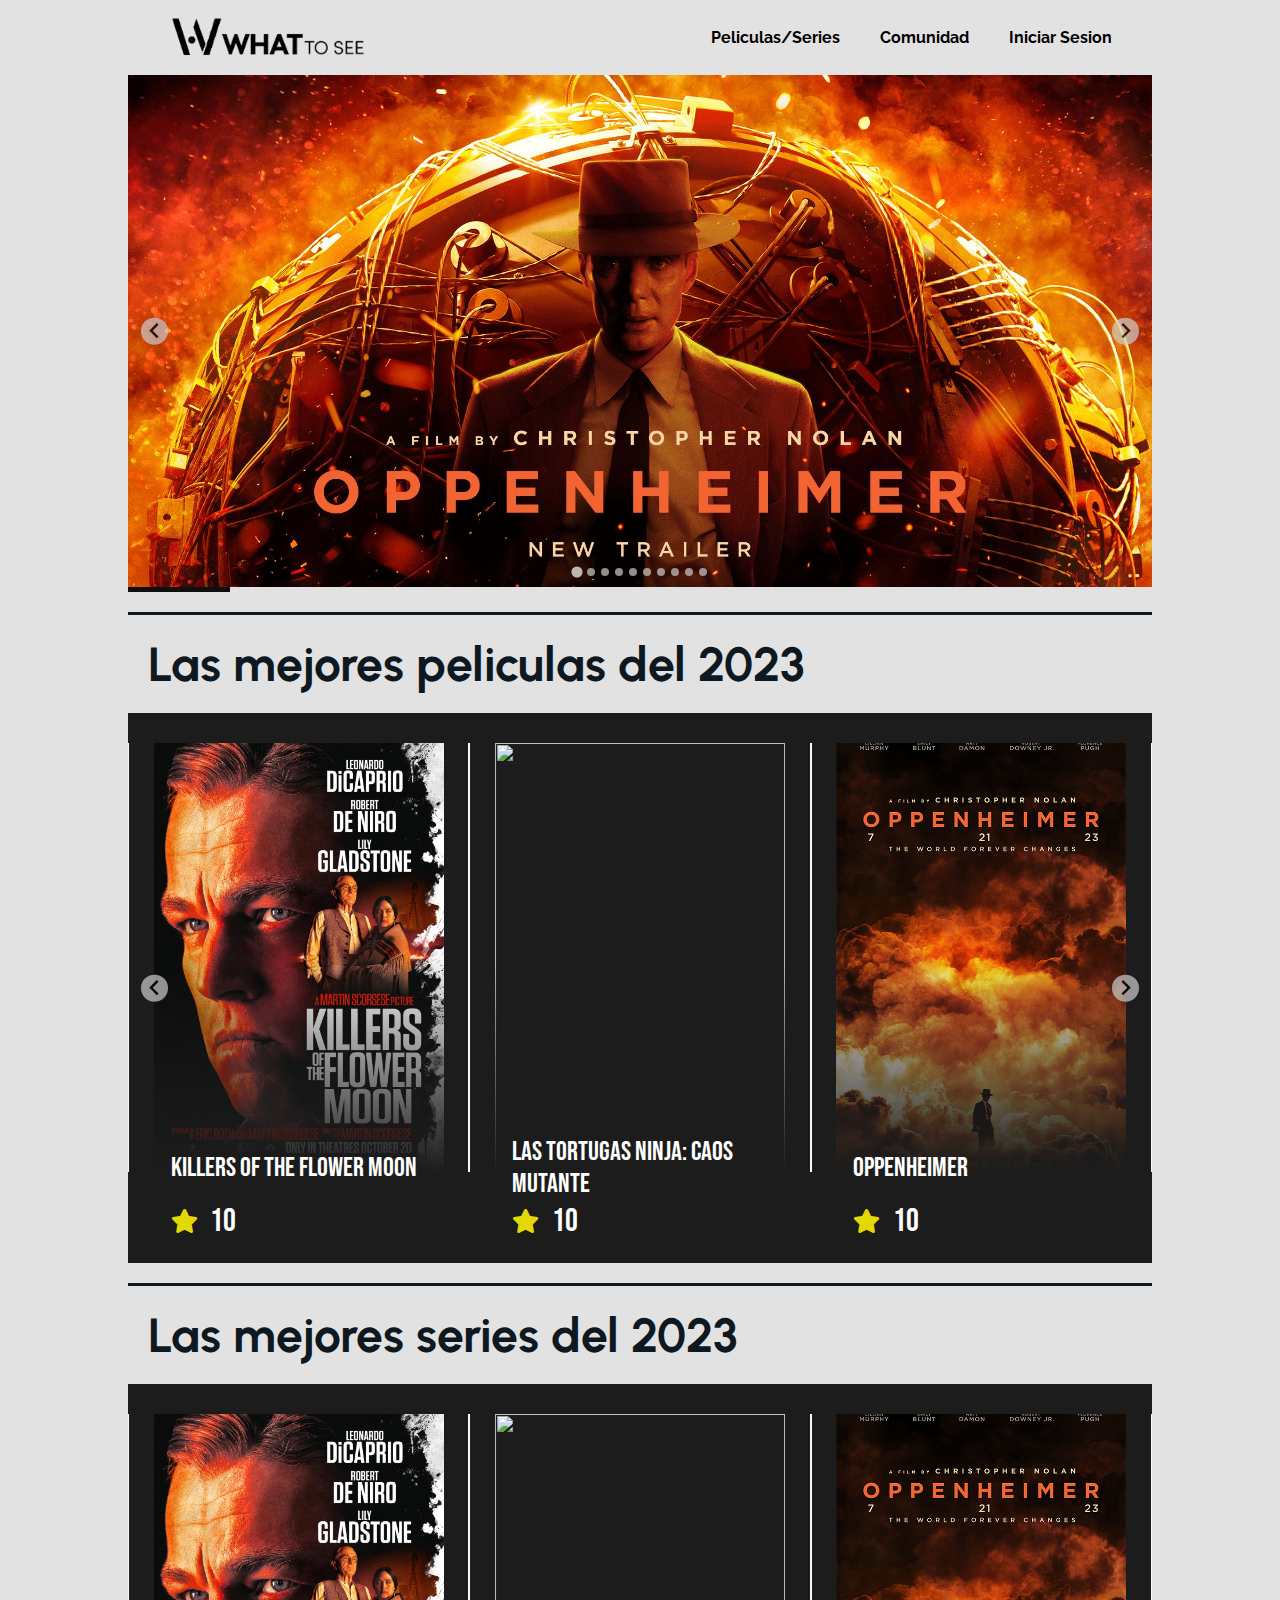
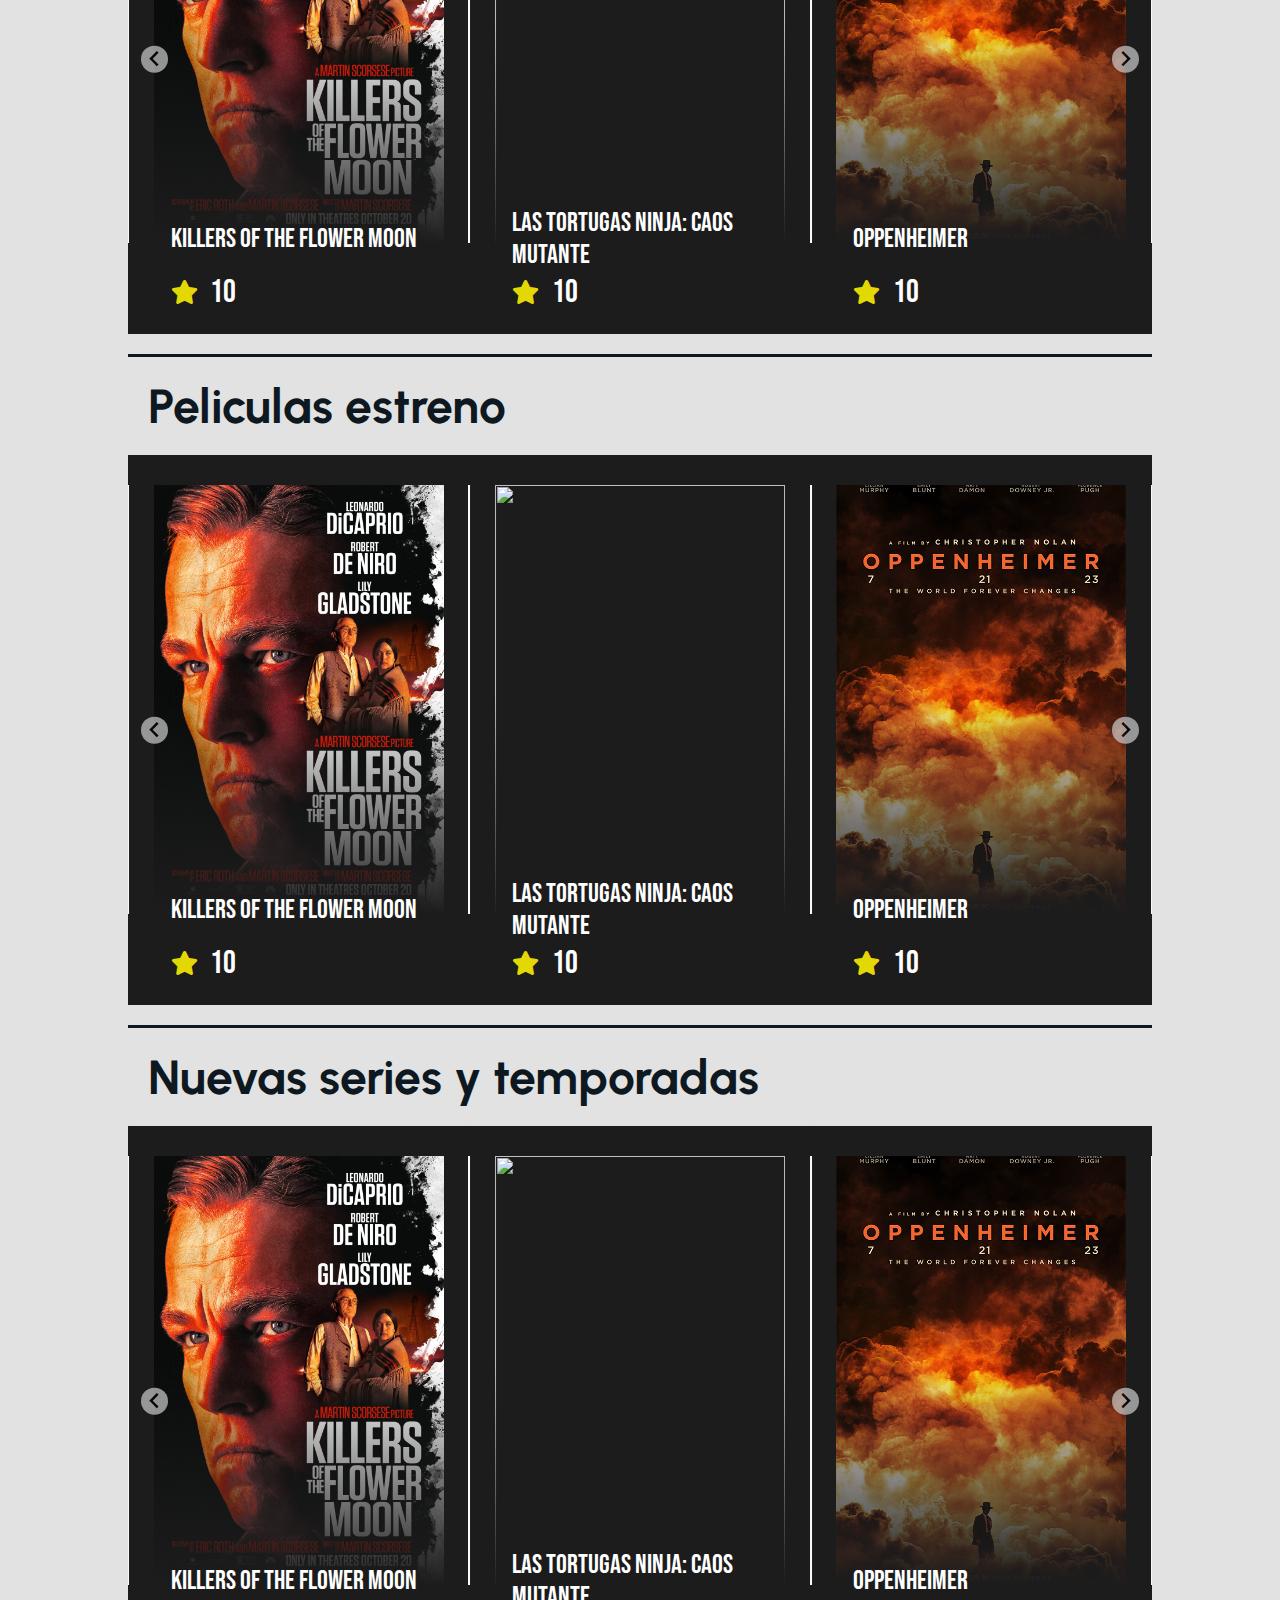
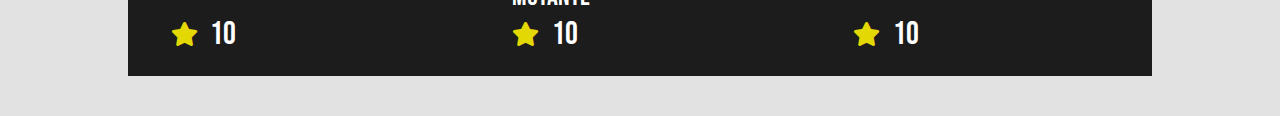
==== WhatTooSee/pages/index.html @ a405b8e4 "Added 2 new pages" ====
<html>
    <head>
        <script type="text/javascript" src="../js/functionality.js"></script>
        <script src="https://ajax.googleapis.com/ajax/libs/jquery/3.1.1/jquery.min.js"></script>
        <link rel="stylesheet" type="text/css" href="../styles/indexStyles/style.css">
        <link rel="stylesheet" type="text/css" href="../styles/indexStyles/styleDesktop.css" media="screen and (min-width: 1024px)">
        <link rel="stylesheet" type="text/css" href="../styles/indexStyles/styleTablet.css" media="screen and (max-width: 1023px) and (min-width: 768px)">
        <link rel="stylesheet" type="text/css" href="../styles/indexStyles/styleMobile.css" media="screen and (max-width: 767px)">
        <link rel="stylesheet" href="../splide-4.1.3/dist/css/splide.min.css">
        <link rel="stylesheet" href="https://cdnjs.cloudflare.com/ajax/libs/font-awesome/5.15.3/css/all.min.css">
        <link rel="stylesheet" href="https://fonts.googleapis.com/css?family=Raleway">
        <link rel="stylesheet" href="https://fonts.googleapis.com/css?family=Urbanist">
        <link rel="stylesheet" href="https://fonts.googleapis.com/css?family=Bebas Neue">
        <title>What to see</title>
        <link rel="icon" href="../img/favicon.png" type="image/png">
    </head>
    <body>
        <div id="Container">
            <div id="Menu">
                <div id="Menu-top">
                    <div id="Logo"></div>
                    <div id="mainListDiv" class="main_list">
                        <ul class="List" id="ListMenu">
                            <li><a href="#" class="Link" onclick="redireccionar(1)">Peliculas/Series</a></li>
                            <li><a href="#" class="Link" onclick="redireccionar(2)">Comunidad</a></li>
                            <li><a href="#" class="Link" onclick="redireccionar(3)">Iniciar Sesion</a></li>
                        </ul>
                    </div>
                    <div class="menu-toggle">
                        <div class="bar"></div>
                        <div class="bar"></div>
                        <div class="bar"></div>
                    </div>
                </div>
                <div id="secondListDiv" class="second_list">
                    <ul class="List" id="ListMenu2">
                        <li><a href="#" class="Link" onclick="redireccionar(1)">Peliculas/Series</a></li>
                        <li><a href="#" class="Link" onclick="redireccionar(2)">Comunidad</a></li>
                        <li><a href="#" class="Link" onclick="redireccionar(3)">Iniciar Sesion</a></li>
                    </ul>
                </div>
            </div>
            <div id="pageContent">
                <div id="Banner">
                    <div class="splide" id="bannerSlider">
                        <div class="splide__track">
                            <ul class="splide__list">
                                <li class="splide__slide"><img class="bannerImage" src="../img/Image-1.jpeg"></li>
                                <li class="splide__slide"><img class="bannerImage" src="../img/Image-2.jpg"></li>
                                <li class="splide__slide"><img class="bannerImage" src="../img/Image-3.jpg"></li>
                                <li class="splide__slide"><img class="bannerImage" src="../img/Image-4.jpg"></li>
                                <li class="splide__slide"><img class="bannerImage" src="../img/Image-5.jpg"></li>
                                <li class="splide__slide"><img class="bannerImage" src="../img/Image-6.jpg"></li>
                                <li class="splide__slide"><img class="bannerImage" src="../img/Image-7.jpg"></li>
                                <li class="splide__slide"><img class="bannerImage" src="../img/Image-8.jpg"></li>
                                <li class="splide__slide"><img class="bannerImage" src="../img/Image-9.jpg"></li>
                                <li class="splide__slide"><img class="bannerImage" src="../img/Image-10.jpg"></li>
                            </ul>
                        </div>
                    </div>
                </div>
                <div class="my-carousel-progress">
                    <div class="my-carousel-progress-bar"></div>
                </div>
                <div class="line"></div>
                <div class="subtitle">
                    Las mejores peliculas del 2023
                </div>
                <div class="posterCarouselBase">
                    <div class="posterCarousel">
                        <div class="splide" id="movieSlider">
                            <div class="splide__track">
                                <ul class="splide__list">
                                    <li class="splide__slide">
                                        <div class="posterContainer">
                                            <div class="whiteLine"></div>
                                            <div class="poster">
                                                <img class="posterImage" src="../img/KillersOfTheFlowerMoon.jpg">
                                                <div class="gradient"></div>
                                            </div>
                                            <div class="posterInfo">
                                                <div class="posterTitle">Killers of the flower moon</div>
                                                <div class="posterCali">
                                                    <i class="fas fa-star"></i>
                                                    <div class="calificacion">10</div>
                                                </div>
                                            </div>
                                            <div class="whiteLine"></div>
                                        </div>
                                    </li>
                                    <li class="splide__slide">
                                        <div class="posterContainer">
                                            <div class="whiteLine"></div>
                                            <div class="poster">
                                                <img class="posterImage" src="../img/TMNT.jpg">
                                                <div class="gradient"></div>
                                            </div>
                                            <div class="posterInfo">
                                                <div class="posterTitle">Las tortugas ninja: Caos mutante</div>
                                                <div class="posterCali">
                                                    <i class="fas fa-star"></i>
                                                    <div class="calificacion">10</div>
                                                </div>
                                            </div>
                                            <div class="whiteLine"></div>
                                        </div>
                                    </li>
                                    <li class="splide__slide">
                                        <div class="posterContainer">
                                            <div class="whiteLine"></div>
                                            <div class="poster">
                                                <img class="posterImage" src="../img/Oppenheimer3.jpg">
                                                <div class="gradient"></div>
                                            </div>
                                            <div class="posterInfo">
                                                <div class="posterTitle">Oppenheimer</div>
                                                <div class="posterCali">
                                                    <i class="fas fa-star"></i>
                                                    <div class="calificacion">10</div>
                                                </div>
                                            </div>
                                            <div class="whiteLine"></div>
                                        </div>
                                    </li>
                                    <li class="splide__slide">
                                        <div class="posterContainer">
                                            <div class="whiteLine"></div>
                                            <div class="poster">
                                                <img class="posterImage" src="../img/MarioBros.jpg">
                                                <div class="gradient"></div>
                                            </div>
                                            <div class="posterInfo">
                                                <div class="posterTitle">Mario Bros: La pelicula</div>
                                                <div class="posterCali">
                                                    <i class="fas fa-star"></i>
                                                    <div class="calificacion">10</div>
                                                </div>
                                            </div>
                                            <div class="whiteLine"></div>
                                        </div>
                                    </li>
                                    <li class="splide__slide">
                                        <div class="posterContainer">
                                            <div class="whiteLine"></div>
                                            <div class="poster">
                                                <img class="posterImage" src="../img/JohnWick4.jpg">
                                                <div class="gradient"></div>
                                            </div>
                                            <div class="posterInfo">
                                                <div class="posterTitle">John Wick 4</div>
                                                <div class="posterCali">
                                                    <i class="fas fa-star"></i>
                                                    <div class="calificacion">10</div>
                                                </div>
                                            </div>
                                            <div class="whiteLine"></div>
                                        </div>
                                    </li>
                                    <li class="splide__slide">
                                        <div class="posterContainer">
                                            <div class="whiteLine"></div>
                                            <div class="poster">
                                                <img class="posterImage" src="../img/Babylon.jpg">
                                                <div class="gradient"></div>
                                            </div>
                                            <div class="posterInfo">
                                                <div class="posterTitle">Babylon</div>
                                                <div class="posterCali">
                                                    <i class="fas fa-star"></i>
                                                    <div class="calificacion">10</div>
                                                </div>
                                            </div>
                                            <div class="whiteLine"></div>
                                        </div>
                                    </li>
                                    <li class="splide__slide">
                                        <div class="posterContainer">
                                            <div class="whiteLine"></div>
                                            <div class="poster">
                                                <img class="posterImage" src="../img/BeauIsAfraid.jpeg">
                                                <div class="gradient"></div>
                                            </div>
                                            <div class="posterInfo">
                                                <div class="posterTitle">Beau is afraid</div>
                                                <div class="posterCali">
                                                    <i class="fas fa-star"></i>
                                                    <div class="calificacion">10</div>
                                                </div>
                                            </div>
                                            <div class="whiteLine"></div>
                                        </div>
                                    </li>
                                    <li class="splide__slide">
                                        <div class="posterContainer">
                                            <div class="whiteLine"></div>
                                            <div class="poster">
                                                <img class="posterImage" src="../img/Barbie.jpg">
                                                <div class="gradient"></div>
                                            </div>
                                            <div class="posterInfo">
                                                <div class="posterTitle">Barbie</div>
                                                <div class="posterCali">
                                                    <i class="fas fa-star"></i>
                                                    <div class="calificacion">10</div>
                                                </div>
                                            </div>
                                            <div class="whiteLine"></div>
                                        </div>
                                    </li>
                                    <li class="splide__slide">
                                        <div class="posterContainer">
                                            <div class="whiteLine"></div>
                                            <div class="poster">
                                                <img class="posterImage" src="../img/Elemental.jpg">
                                                <div class="gradient"></div>
                                            </div>
                                            <div class="posterInfo">
                                                <div class="posterTitle">Elemental</div>
                                                <div class="posterCali">
                                                    <i class="fas fa-star"></i>
                                                    <div class="calificacion">10</div>
                                                </div>
                                            </div>
                                            <div class="whiteLine"></div>
                                        </div>
                                    </li>
                                    <li class="splide__slide">
                                        <div class="posterContainer">
                                            <div class="whiteLine"></div>
                                            <div class="poster">
                                                <img class="posterImage" src="../img/SpidermanATSV.jpg">
                                                <div class="gradient"></div>
                                            </div>
                                            <div class="posterInfo">
                                                <div class="posterTitle">Spiderman: Across the spiderverse</div>
                                                <div class="posterCali">
                                                    <i class="fas fa-star"></i>
                                                    <div class="calificacion">10</div>
                                                </div>
                                            </div>
                                            <div class="whiteLine"></div>
                                        </div>
                                    </li>
                                </ul>
                            </div>
                        </div>
                    </div>
                </div>
                <div class="line"></div>
                <div class="subtitle">
                    Las mejores series del 2023
                </div>
                <div class="posterCarouselBase">
                    <div class="posterCarousel">
                        <div class="splide" id="serieSlider">
                            <div class="splide__track">
                                <ul class="splide__list">
                                    <li class="splide__slide">
                                        <div class="posterContainer">
                                            <div class="whiteLine"></div>
                                            <div class="poster">
                                                <img class="posterImage" src="../img/KillersOfTheFlowerMoon.jpg">
                                                <div class="gradient"></div>
                                            </div>
                                            <div class="posterInfo">
                                                <div class="posterTitle">Killers of the flower moon</div>
                                                <div class="posterCali">
                                                    <i class="fas fa-star"></i>
                                                    <div class="calificacion">10</div>
                                                </div>
                                            </div>
                                            <div class="whiteLine"></div>
                                        </div>
                                    </li>
                                    <li class="splide__slide">
                                        <div class="posterContainer">
                                            <div class="whiteLine"></div>
                                            <div class="poster">
                                                <img class="posterImage" src="../img/TMNT.jpg">
                                                <div class="gradient"></div>
                                            </div>
                                            <div class="posterInfo">
                                                <div class="posterTitle">Las tortugas ninja: Caos mutante</div>
                                                <div class="posterCali">
                                                    <i class="fas fa-star"></i>
                                                    <div class="calificacion">10</div>
                                                </div>
                                            </div>
                                            <div class="whiteLine"></div>
                                        </div>
                                    </li>
                                    <li class="splide__slide">
                                        <div class="posterContainer">
                                            <div class="whiteLine"></div>
                                            <div class="poster">
                                                <img class="posterImage" src="../img/Oppenheimer3.jpg">
                                                <div class="gradient"></div>
                                            </div>
                                            <div class="posterInfo">
                                                <div class="posterTitle">Oppenheimer</div>
                                                <div class="posterCali">
                                                    <i class="fas fa-star"></i>
                                                    <div class="calificacion">10</div>
                                                </div>
                                            </div>
                                            <div class="whiteLine"></div>
                                        </div>
                                    </li>
                                    <li class="splide__slide">
                                        <div class="posterContainer">
                                            <div class="whiteLine"></div>
                                            <div class="poster">
                                                <img class="posterImage" src="../img/MarioBros.jpg">
                                                <div class="gradient"></div>
                                            </div>
                                            <div class="posterInfo">
                                                <div class="posterTitle">Mario Bros: La pelicula</div>
                                                <div class="posterCali">
                                                    <i class="fas fa-star"></i>
                                                    <div class="calificacion">10</div>
                                                </div>
                                            </div>
                                            <div class="whiteLine"></div>
                                        </div>
                                    </li>
                                    <li class="splide__slide">
                                        <div class="posterContainer">
                                            <div class="whiteLine"></div>
                                            <div class="poster">
                                                <img class="posterImage" src="../img/JohnWick4.jpg">
                                                <div class="gradient"></div>
                                            </div>
                                            <div class="posterInfo">
                                                <div class="posterTitle">John Wick 4</div>
                                                <div class="posterCali">
                                                    <i class="fas fa-star"></i>
                                                    <div class="calificacion">10</div>
                                                </div>
                                            </div>
                                            <div class="whiteLine"></div>
                                        </div>
                                    </li>
                                    <li class="splide__slide">
                                        <div class="posterContainer">
                                            <div class="whiteLine"></div>
                                            <div class="poster">
                                                <img class="posterImage" src="../img/Babylon.jpg">
                                                <div class="gradient"></div>
                                            </div>
                                            <div class="posterInfo">
                                                <div class="posterTitle">Babylon</div>
                                                <div class="posterCali">
                                                    <i class="fas fa-star"></i>
                                                    <div class="calificacion">10</div>
                                                </div>
                                            </div>
                                            <div class="whiteLine"></div>
                                        </div>
                                    </li>
                                    <li class="splide__slide">
                                        <div class="posterContainer">
                                            <div class="whiteLine"></div>
                                            <div class="poster">
                                                <img class="posterImage" src="../img/BeauIsAfraid.jpeg">
                                                <div class="gradient"></div>
                                            </div>
                                            <div class="posterInfo">
                                                <div class="posterTitle">Beau is afraid</div>
                                                <div class="posterCali">
                                                    <i class="fas fa-star"></i>
                                                    <div class="calificacion">10</div>
                                                </div>
                                            </div>
                                            <div class="whiteLine"></div>
                                        </div>
                                    </li>
                                    <li class="splide__slide">
                                        <div class="posterContainer">
                                            <div class="whiteLine"></div>
                                            <div class="poster">
                                                <img class="posterImage" src="../img/Barbie.jpg">
                                                <div class="gradient"></div>
                                            </div>
                                            <div class="posterInfo">
                                                <div class="posterTitle">Barbie</div>
                                                <div class="posterCali">
                                                    <i class="fas fa-star"></i>
                                                    <div class="calificacion">10</div>
                                                </div>
                                            </div>
                                            <div class="whiteLine"></div>
                                        </div>
                                    </li>
                                    <li class="splide__slide">
                                        <div class="posterContainer">
                                            <div class="whiteLine"></div>
                                            <div class="poster">
                                                <img class="posterImage" src="../img/Elemental.jpg">
                                                <div class="gradient"></div>
                                            </div>
                                            <div class="posterInfo">
                                                <div class="posterTitle">Elemental</div>
                                                <div class="posterCali">
                                                    <i class="fas fa-star"></i>
                                                    <div class="calificacion">10</div>
                                                </div>
                                            </div>
                                            <div class="whiteLine"></div>
                                        </div>
                                    </li>
                                    <li class="splide__slide">
                                        <div class="posterContainer">
                                            <div class="whiteLine"></div>
                                            <div class="poster">
                                                <img class="posterImage" src="../img/SpidermanATSV.jpg">
                                                <div class="gradient"></div>
                                            </div>
                                            <div class="posterInfo">
                                                <div class="posterTitle">Spiderman: Across the spiderverse</div>
                                                <div class="posterCali">
                                                    <i class="fas fa-star"></i>
                                                    <div class="calificacion">10</div>
                                                </div>
                                            </div>
                                            <div class="whiteLine"></div>
                                        </div>
                                    </li>
                                </ul>
                            </div>
                        </div>
                    </div>
                </div>
                <div class="line"></div>
                <div class="subtitle">
                    Peliculas estreno
                </div>
                <div class="posterCarouselBase">
                    <div class="posterCarousel">
                        <div class="splide" id="movieRelease">
                            <div class="splide__track">
                                <ul class="splide__list">
                                    <li class="splide__slide">
                                        <div class="posterContainer">
                                            <div class="whiteLine"></div>
                                            <div class="poster">
                                                <img class="posterImage" src="../img/KillersOfTheFlowerMoon.jpg">
                                                <div class="gradient"></div>
                                            </div>
                                            <div class="posterInfo">
                                                <div class="posterTitle">Killers of the flower moon</div>
                                                <div class="posterCali">
                                                    <i class="fas fa-star"></i>
                                                    <div class="calificacion">10</div>
                                                </div>
                                            </div>
                                            <div class="whiteLine"></div>
                                        </div>
                                    </li>
                                    <li class="splide__slide">
                                        <div class="posterContainer">
                                            <div class="whiteLine"></div>
                                            <div class="poster">
                                                <img class="posterImage" src="../img/TMNT.jpg">
                                                <div class="gradient"></div>
                                            </div>
                                            <div class="posterInfo">
                                                <div class="posterTitle">Las tortugas ninja: Caos mutante</div>
                                                <div class="posterCali">
                                                    <i class="fas fa-star"></i>
                                                    <div class="calificacion">10</div>
                                                </div>
                                            </div>
                                            <div class="whiteLine"></div>
                                        </div>
                                    </li>
                                    <li class="splide__slide">
                                        <div class="posterContainer">
                                            <div class="whiteLine"></div>
                                            <div class="poster">
                                                <img class="posterImage" src="../img/Oppenheimer3.jpg">
                                                <div class="gradient"></div>
                                            </div>
                                            <div class="posterInfo">
                                                <div class="posterTitle">Oppenheimer</div>
                                                <div class="posterCali">
                                                    <i class="fas fa-star"></i>
                                                    <div class="calificacion">10</div>
                                                </div>
                                            </div>
                                            <div class="whiteLine"></div>
                                        </div>
                                    </li>
                                    <li class="splide__slide">
                                        <div class="posterContainer">
                                            <div class="whiteLine"></div>
                                            <div class="poster">
                                                <img class="posterImage" src="../img/MarioBros.jpg">
                                                <div class="gradient"></div>
                                            </div>
                                            <div class="posterInfo">
                                                <div class="posterTitle">Mario Bros: La pelicula</div>
                                                <div class="posterCali">
                                                    <i class="fas fa-star"></i>
                                                    <div class="calificacion">10</div>
                                                </div>
                                            </div>
                                            <div class="whiteLine"></div>
                                        </div>
                                    </li>
                                    <li class="splide__slide">
                                        <div class="posterContainer">
                                            <div class="whiteLine"></div>
                                            <div class="poster">
                                                <img class="posterImage" src="../img/JohnWick4.jpg">
                                                <div class="gradient"></div>
                                            </div>
                                            <div class="posterInfo">
                                                <div class="posterTitle">John Wick 4</div>
                                                <div class="posterCali">
                                                    <i class="fas fa-star"></i>
                                                    <div class="calificacion">10</div>
                                                </div>
                                            </div>
                                            <div class="whiteLine"></div>
                                        </div>
                                    </li>
                                    <li class="splide__slide">
                                        <div class="posterContainer">
                                            <div class="whiteLine"></div>
                                            <div class="poster">
                                                <img class="posterImage" src="../img/Babylon.jpg">
                                                <div class="gradient"></div>
                                            </div>
                                            <div class="posterInfo">
                                                <div class="posterTitle">Babylon</div>
                                                <div class="posterCali">
                                                    <i class="fas fa-star"></i>
                                                    <div class="calificacion">10</div>
                                                </div>
                                            </div>
                                            <div class="whiteLine"></div>
                                        </div>
                                    </li>
                                    <li class="splide__slide">
                                        <div class="posterContainer">
                                            <div class="whiteLine"></div>
                                            <div class="poster">
                                                <img class="posterImage" src="../img/BeauIsAfraid.jpeg">
                                                <div class="gradient"></div>
                                            </div>
                                            <div class="posterInfo">
                                                <div class="posterTitle">Beau is afraid</div>
                                                <div class="posterCali">
                                                    <i class="fas fa-star"></i>
                                                    <div class="calificacion">10</div>
                                                </div>
                                            </div>
                                            <div class="whiteLine"></div>
                                        </div>
                                    </li>
                                    <li class="splide__slide">
                                        <div class="posterContainer">
                                            <div class="whiteLine"></div>
                                            <div class="poster">
                                                <img class="posterImage" src="../img/Barbie.jpg">
                                                <div class="gradient"></div>
                                            </div>
                                            <div class="posterInfo">
                                                <div class="posterTitle">Barbie</div>
                                                <div class="posterCali">
                                                    <i class="fas fa-star"></i>
                                                    <div class="calificacion">10</div>
                                                </div>
                                            </div>
                                            <div class="whiteLine"></div>
                                        </div>
                                    </li>
                                    <li class="splide__slide">
                                        <div class="posterContainer">
                                            <div class="whiteLine"></div>
                                            <div class="poster">
                                                <img class="posterImage" src="../img/Elemental.jpg">
                                                <div class="gradient"></div>
                                            </div>
                                            <div class="posterInfo">
                                                <div class="posterTitle">Elemental</div>
                                                <div class="posterCali">
                                                    <i class="fas fa-star"></i>
                                                    <div class="calificacion">10</div>
                                                </div>
                                            </div>
                                            <div class="whiteLine"></div>
                                        </div>
                                    </li>
                                    <li class="splide__slide">
                                        <div class="posterContainer">
                                            <div class="whiteLine"></div>
                                            <div class="poster">
                                                <img class="posterImage" src="../img/SpidermanATSV.jpg">
                                                <div class="gradient"></div>
                                            </div>
                                            <div class="posterInfo">
                                                <div class="posterTitle">Spiderman: Across the spiderverse</div>
                                                <div class="posterCali">
                                                    <i class="fas fa-star"></i>
                                                    <div class="calificacion">10</div>
                                                </div>
                                            </div>
                                            <div class="whiteLine"></div>
                                        </div>
                                    </li>
                                </ul>
                            </div>
                        </div>
                    </div>
                </div>
                <div class="line"></div>
                <div class="subtitle">
                    Nuevas series y temporadas
                </div>
                <div class="posterCarouselBase">
                    <div class="posterCarousel">
                        <div class="splide" id="serieRelease">
                            <div class="splide__track">
                                <ul class="splide__list">
                                    <li class="splide__slide">
                                        <div class="posterContainer">
                                            <div class="whiteLine"></div>
                                            <div class="poster">
                                                <img class="posterImage" src="../img/KillersOfTheFlowerMoon.jpg">
                                                <div class="gradient"></div>
                                            </div>
                                            <div class="posterInfo">
                                                <div class="posterTitle">Killers of the flower moon</div>
                                                <div class="posterCali">
                                                    <i class="fas fa-star"></i>
                                                    <div class="calificacion">10</div>
                                                </div>
                                            </div>
                                            <div class="whiteLine"></div>
                                        </div>
                                    </li>
                                    <li class="splide__slide">
                                        <div class="posterContainer">
                                            <div class="whiteLine"></div>
                                            <div class="poster">
                                                <img class="posterImage" src="../img/TMNT.jpg">
                                                <div class="gradient"></div>
                                            </div>
                                            <div class="posterInfo">
                                                <div class="posterTitle">Las tortugas ninja: Caos mutante</div>
                                                <div class="posterCali">
                                                    <i class="fas fa-star"></i>
                                                    <div class="calificacion">10</div>
                                                </div>
                                            </div>
                                            <div class="whiteLine"></div>
                                        </div>
                                    </li>
                                    <li class="splide__slide">
                                        <div class="posterContainer">
                                            <div class="whiteLine"></div>
                                            <div class="poster">
                                                <img class="posterImage" src="../img/Oppenheimer3.jpg">
                                                <div class="gradient"></div>
                                            </div>
                                            <div class="posterInfo">
                                                <div class="posterTitle">Oppenheimer</div>
                                                <div class="posterCali">
                                                    <i class="fas fa-star"></i>
                                                    <div class="calificacion">10</div>
                                                </div>
                                            </div>
                                            <div class="whiteLine"></div>
                                        </div>
                                    </li>
                                    <li class="splide__slide">
                                        <div class="posterContainer">
                                            <div class="whiteLine"></div>
                                            <div class="poster">
                                                <img class="posterImage" src="../img/MarioBros.jpg">
                                                <div class="gradient"></div>
                                            </div>
                                            <div class="posterInfo">
                                                <div class="posterTitle">Mario Bros: La pelicula</div>
                                                <div class="posterCali">
                                                    <i class="fas fa-star"></i>
                                                    <div class="calificacion">10</div>
                                                </div>
                                            </div>
                                            <div class="whiteLine"></div>
                                        </div>
                                    </li>
                                    <li class="splide__slide">
                                        <div class="posterContainer">
                                            <div class="whiteLine"></div>
                                            <div class="poster">
                                                <img class="posterImage" src="../img/JohnWick4.jpg">
                                                <div class="gradient"></div>
                                            </div>
                                            <div class="posterInfo">
                                                <div class="posterTitle">John Wick 4</div>
                                                <div class="posterCali">
                                                    <i class="fas fa-star"></i>
                                                    <div class="calificacion">10</div>
                                                </div>
                                            </div>
                                            <div class="whiteLine"></div>
                                        </div>
                                    </li>
                                    <li class="splide__slide">
                                        <div class="posterContainer">
                                            <div class="whiteLine"></div>
                                            <div class="poster">
                                                <img class="posterImage" src="../img/Babylon.jpg">
                                                <div class="gradient"></div>
                                            </div>
                                            <div class="posterInfo">
                                                <div class="posterTitle">Babylon</div>
                                                <div class="posterCali">
                                                    <i class="fas fa-star"></i>
                                                    <div class="calificacion">10</div>
                                                </div>
                                            </div>
                                            <div class="whiteLine"></div>
                                        </div>
                                    </li>
                                    <li class="splide__slide">
                                        <div class="posterContainer">
                                            <div class="whiteLine"></div>
                                            <div class="poster">
                                                <img class="posterImage" src="../img/BeauIsAfraid.jpeg">
                                                <div class="gradient"></div>
                                            </div>
                                            <div class="posterInfo">
                                                <div class="posterTitle">Beau is afraid</div>
                                                <div class="posterCali">
                                                    <i class="fas fa-star"></i>
                                                    <div class="calificacion">10</div>
                                                </div>
                                            </div>
                                            <div class="whiteLine"></div>
                                        </div>
                                    </li>
                                    <li class="splide__slide">
                                        <div class="posterContainer">
                                            <div class="whiteLine"></div>
                                            <div class="poster">
                                                <img class="posterImage" src="../img/Barbie.jpg">
                                                <div class="gradient"></div>
                                            </div>
                                            <div class="posterInfo">
                                                <div class="posterTitle">Barbie</div>
                                                <div class="posterCali">
                                                    <i class="fas fa-star"></i>
                                                    <div class="calificacion">10</div>
                                                </div>
                                            </div>
                                            <div class="whiteLine"></div>
                                        </div>
                                    </li>
                                    <li class="splide__slide">
                                        <div class="posterContainer">
                                            <div class="whiteLine"></div>
                                            <div class="poster">
                                                <img class="posterImage" src="../img/Elemental.jpg">
                                                <div class="gradient"></div>
                                            </div>
                                            <div class="posterInfo">
                                                <div class="posterTitle">Elemental</div>
                                                <div class="posterCali">
                                                    <i class="fas fa-star"></i>
                                                    <div class="calificacion">10</div>
                                                </div>
                                            </div>
                                            <div class="whiteLine"></div>
                                        </div>
                                    </li>
                                    <li class="splide__slide">
                                        <div class="posterContainer">
                                            <div class="whiteLine"></div>
                                            <div class="poster">
                                                <img class="posterImage" src="../img/SpidermanATSV.jpg">
                                                <div class="gradient"></div>
                                            </div>
                                            <div class="posterInfo">
                                                <div class="posterTitle">Spiderman: Across the spiderverse</div>
                                                <div class="posterCali">
                                                    <i class="fas fa-star"></i>
                                                    <div class="calificacion">10</div>
                                                </div>
                                            </div>
                                            <div class="whiteLine"></div>
                                        </div>
                                    </li>
                                </ul>
                            </div>
                        </div>
                    </div>
                </div>
                <div class="footer"></div>
            </div>
        </div>
        <script src="../splide-4.1.3/dist/js/splide.min.js"></script>
    </body>
</html>
---- WhatTooSee/styles/indexStyles/style.css ----
body{
    margin: 0px;
    font-family: Raleway;
    display: flex;
    justify-content: center;
    background-color: #e2e2e2;
}

::-webkit-scrollbar {
    width: 8px; /* Cambia el ancho de la barra de desplazamiento en navegadores webkit (como Chrome y Safari) */
    scrollbar-color: #e2e2e2;
}

::-webkit-scrollbar-thumb {
    background: #aaaaaa; /* Cambia el color del pulgar de la barra de desplazamiento en navegadores webkit */
    border-radius: 6px; /* Cambia el radio de las esquinas del pulgar en navegadores webkit */
}

::-webkit-scrollbar-track{
    background-color: #e2e2e2;
}

#Menu{
    position: fixed;
    z-index: 2;
}

.my-carousel-progress {
    background: #e2e2e2;
}
  
.my-carousel-progress-bar {
    background: #0f0f0f;
    height: 5px;
    transition: width 400ms ease;
    width: 0;
}

#movieSlider .splide__pagination{
    display: none;
}

#serieSlider .splide__pagination{
    display: none;
}

#movieRelease .splide__pagination{
    display: none;
}

#serieRelease .splide__pagination{
    display: none;
}

#logo{
    cursor: pointer;
}

#bannerSlider .splide__slide{
    cursor: pointer;
}

.poster{
    cursor: pointer;
}

.footer{
    width: 100%;
    height: 20px;
    margin-top: 20px;
}
---- WhatTooSee/styles/indexStyles/styleDesktop.css ----
body{
    margin: 0px;
}

#Container{
    width: 1024px;
    height: 100%;
    display: flex;
    justify-content: center;
}

#Menu{
    width: 1024px;
}

#Menu-top{
    width: 100%;
    height: 75px;
    background-color: #e2e2e2;
    display: flex;
    align-items: center;
    justify-content: space-between;
}

#Logo{
    width: 250px;
    height: 65%;
    background-image: url("../../img/W2SBlack.png");
    background-size: contain;
    background-repeat: no-repeat;
    margin-left: 40px;
}

.list{
    list-style: none;
    display: flex;
    align-items: center;
    gap: 40px;
    white-space: nowrap;
    padding-right: 40px;
}
.link{
    position: relative;
    display: inline-block;
    text-decoration: none;
    color: #000;
    font-weight: 700;
}

.link::before,
.link::after{
    content: '';
    position: absolute;
    left: 0;
    width: 100%;
    height: 2px;
    background-color: #000;
    transform: scaleX(0);
    transition: transform 0.25s;
}

.link::before{
    top: -3px;
    transform-origin: left;
}

  .link::after{
    bottom: -3px;
    transform-origin: right;
}

  .link:hover::before,
  .link:hover::after,
  .active::before,
  .active::after{
      transform: scaleX(1);
}

.menu-toggle{
    display: none;
}

.second_list{
    display: none;
}

#Banner{
    width: 100%;
    height: 512px;
}

#pageContent{
    width: 100%;
    height: 2000px;
    background-color: #e2e2e2;
    margin-top: 75px;
}

.bannerImage{
    width: 100%;
    height: auto;
    object-fit: cover;
}

.line{
    width: 100%;
    height: 3px;
    background-color: #0d1821;
    margin: 20px 0px 20px 0px;
}

.subtitle{
    font-family: Urbanist;
    font-size: 3rem;
    font-weight: bolder;
    margin-top: 20px;
    padding-left: 20px;
    color: #0d1821 ;
}

.posterCarouselBase{
    width: 100%;
    height: 550px;
    margin-top: 20px;
    background-color: #1C1C1C;
}

.posterCarousel{
    width: 100%;
    height: 100%;
}

.posterContainer{
    width: 100%;
    height: 100%;
    background-color: #1C1C1C;
    display: flex;
    justify-content: space-between;
    padding-top: 30px;
}

.whiteLine{
    width: 1px;
    height: 78%;
    background-color: #fff;
}

.poster{
    width: 85%;
    height: 78%;
    overflow: hidden;
    display: flex;
    justify-content: center;
    align-items: center;
}

.gradient{
    width: 85%;
    height: 40%;
    background: linear-gradient(to top, rgba(28,28,28,255), rgba(0, 0, 0, 0));
    position: absolute;
    align-self: flex-end;
}

.posterImage{
    width: 100%;
    object-fit: cover;
}

.posterInfo{
    width: 100%;
    height: 35%;
    position: absolute;
    align-self: flex-end;
    display: flex;
    flex-direction: column;
    align-items: center;
}

.posterTitle{
    width: 75%;
    height: 35%;
    margin-top: 10%;
    color: #fff;
    font-size: 1.7rem;
    font-family: Bebas Neue;
    overflow: hidden;
    text-overflow: ellipsis;
    display: flex;
    align-items: center;
}

.posterCali{
    width: 75%;
    height: 20%;
    display: flex;
    align-items: center;
}

i{
    font-size: 1.5rem;
    color: #e4d804;
}

.calificacion{
    font-family: Bebas Neue;
    font-size: 2rem;
    padding-left: 5%;
    color: #fff;
}
---- WhatTooSee/styles/indexStyles/styleTablet.css ----
body{
    margin: 0px;
}

#Container{
    width: 100%;
    height: 100%;
    display: flex;
    justify-content: center;
}

#Menu{
    width: 100%;
}

#Menu-top{
    width: 100%;
    height: 75px;
    background-color: #e2e2e2;
    display: flex;
    align-items: center;
    justify-content: space-between;
}

#Logo{
    width: 250px;
    height: 65%;
    background-image: url("../../img/W2SBlack.png");
    background-size: contain;
    background-repeat: no-repeat;
    margin-left: 40px;
}

.list{
    list-style: none;
    display: flex;
    align-items: center;
    gap: 40px;
    white-space: nowrap;
    padding-right: 40px;
}
.link{
    position: relative;
    display: inline-block;
    text-decoration: none;
    color: #000;
    font-weight: 700;
}

.link::before,
.link::after{
    content: '';
    position: absolute;
    left: 0;
    width: 100%;
    height: 2px;
    background-color: #000;
    transform: scaleX(0);
    transition: transform 0.25s;
}

.link::before{
    top: -3px;
    transform-origin: left;
}

  .link::after{
    bottom: -3px;
    transform-origin: right;
}

  .link:hover::before,
  .link:hover::after,
  .active::before,
  .active::after{
      transform: scaleX(1);
}

.menu-toggle{
    display: none;
}

.second_list{
    display: none;
}

#Banner{
    width: 100%;
    height: 512px;
}

#pageContent{
    width: 100%;
    height: 2000px;
    background-color: #e2e2e2;
    margin-top: 75px;
}

.bannerImage{
    width: 100%;
    height: auto;
    object-fit: cover;
}

.line{
    width: 100%;
    height: 3px;
    background-color: #0d1821;
    margin: 20px 0px 20px 0px;
}

.subtitle{
    font-family: Urbanist;
    font-size: 250%;
    font-weight: bolder;
    margin-top: 20px;
    padding-left: 20px;
    color: #0d1821 ;
}

.posterCarouselBase{
    width: 100%;
    height: 550px;
    margin-top: 20px;
    background-color: #1C1C1C;
}

.posterCarousel{
    width: 100%;
    height: 100%;
}

.posterContainer{
    width: 100%;
    height: 100%;
    background-color: #1C1C1C;
    display: flex;
    justify-content: space-between;
    padding-top: 7%;
}

.whiteLine{
    width: 1px;
    height: 78%;
    background-color: #fff;
}

.poster{
    width: 85%;
    height: 78%;
    overflow: hidden;
    display: flex;
    justify-content: center;
    align-items: center;
}

.gradient{
    width: 85%;
    height: 40%;
    background: linear-gradient(to top, rgba(28,28,28,255), rgba(0, 0, 0, 0));
    position: absolute;
    align-self: flex-end;
}

.posterImage{
    width: 100%;
    object-fit: cover;
}

.posterInfo{
    width: 100%;
    height: 35%;
    position: absolute;
    align-self: flex-end;
    display: flex;
    flex-direction: column;
    align-items: center;
}

.posterTitle{
    width: 75%;
    height: 35%;
    margin-top: 10%;
    color: #fff;
    font-size: 3vw;
    font-family: Bebas Neue;
    overflow: hidden;
    text-overflow: ellipsis;
    display: flex;
    align-items: center;
}

.posterCali{
    width: 75%;
    height: 20%;
    display: flex;
    align-items: center;
}

i{
    font-size: 2.5vw;
    color: #e4d804;
}

.calificacion{
    font-family: Bebas Neue;
    font-size: 3vw;
    padding-left: 5%;
    color: #fff;
}
---- WhatTooSee/styles/indexStyles/styleMobile.css ----
body{
    margin: 0px;
}

#Container{
    width: 100%;
    height: 100%;
}

#Menu{
    width: 100%;
    display: flex;
    justify-content: end;
}

#Menu-top{
    width: 100%;
    height: 75px;
    background-color: #e2e2e2;
    display: flex;
    align-items: center;
    justify-content: space-between;
}

#Logo{
    width: 300px;
    height: 65%;
    background-image: url("../../img/W2SBlack.png");
    background-size: contain;
    background-repeat: no-repeat;
    margin-left: 5.2%;
}

.list{
    list-style: none;
    display: flex;
    align-items: end;
    flex-direction: column;
    white-space: nowrap;
    margin-right: 5.2%;
    gap: 40px;
}
.link{
    position: relative;
    display: inline-block;
    text-decoration: none;
    color: #000;
    font-weight: 700;
}

.link::before,
.link::after{
    content: '';
    position: absolute;
    left: 0;
    width: 100%;
    height: 2px;
    background-color: #000;
    transform: scaleX(0);
    transition: transform 0.25s;
}

.link::before{
    top: -3px;
    transform-origin: left;
}

.link::after{
    bottom: -3px;
    transform-origin: right;
}

.link:hover::before,
.link:hover::after,
.active::before,
.active::after{
      transform: scaleX(1);
}

.main_list {
    width: 100%;
    height: 0;
    display: none;
}

.second_list{
    width: 25%;
    min-width: 150px;
    justify-content: end;
    position: fixed;
    display: none;
    font-size: 2ex;
    background-color: #e2e2e2;
    margin-top: 75px;
}

.show-menu {
    display: block;
}

.menu-toggle{
    cursor: pointer;
    display: flex;
    flex-direction: column;
    justify-content: space-between;
    width: 3%;
    height: 30%;
    margin-right: 5.2%;
}

.bar{
    width: 100%;
    height: 15%;
    background-color: #333;
    transition: 0.4s;
}

#Banner{
    width: 100%;
    height: 512px;
}

#pageContent{
    width: 100%;
    height: 1000px;
    background-color: #e2e2e2;
    margin-top: 75px;
}

.bannerImage{
    width: 100%;
    height: auto;
    object-fit: cover;
}

.line{
    width: 100%;
    height: 3px;
    background-color: #0d1821;
    margin: 2% 0px 2% 0px;
}

.subtitle{
    font-family: Urbanist;
    font-size: 5vw;
    font-weight: bolder;
    margin-top: 2%;
    padding-left: 2%;
    color: #0d1821 ;
}

.posterCarouselBase{
    width: 100%;
    height: 550px;
    margin-top: 2%;
    background-color: #1C1C1C;
}

.posterCarousel{
    width: 100%;
    height: 100%;
}

.posterContainer{
    width: 100%;
    height: 100%;
    background-color: #1C1C1C;
    display: flex;
    justify-content: space-between;
    padding-top: 7%;
}

.whiteLine{
    width: 1px;
    height: 78%;
    background-color: #fff;
}

.poster{
    width: 85%;
    height: 78%;
    overflow: hidden;
    display: flex;
    justify-content: center;
    align-items: center;
}

.gradient{
    width: 85%;
    height: 40%;
    background: linear-gradient(to top, rgba(28,28,28,255), rgba(0, 0, 0, 0));
    position: absolute;
    align-self: flex-end;
}

.posterImage{
    width: 100%;
    object-fit: cover;
}

.posterInfo{
    width: 100%;
    height: 35%;
    position: absolute;
    align-self: flex-end;
    display: flex;
    flex-direction: column;
    align-items: center;
}

.posterTitle{
    width: 75%;
    height: 35%;
    margin-top: 10%;
    color: #fff;
    font-size: 3vw;
    font-family: Bebas Neue;
    overflow: hidden;
    text-overflow: ellipsis;
    display: flex;
    align-items: center;
}

.posterCali{
    width: 75%;
    height: 20%;
    display: flex;
    align-items: center;
}

i{
    font-size: 2vw;
    color: #e4d804;
}

.calificacion{
    font-family: Bebas Neue;
    font-size: 2.5vw;
    padding-left: 5%;
    color: #fff;
}
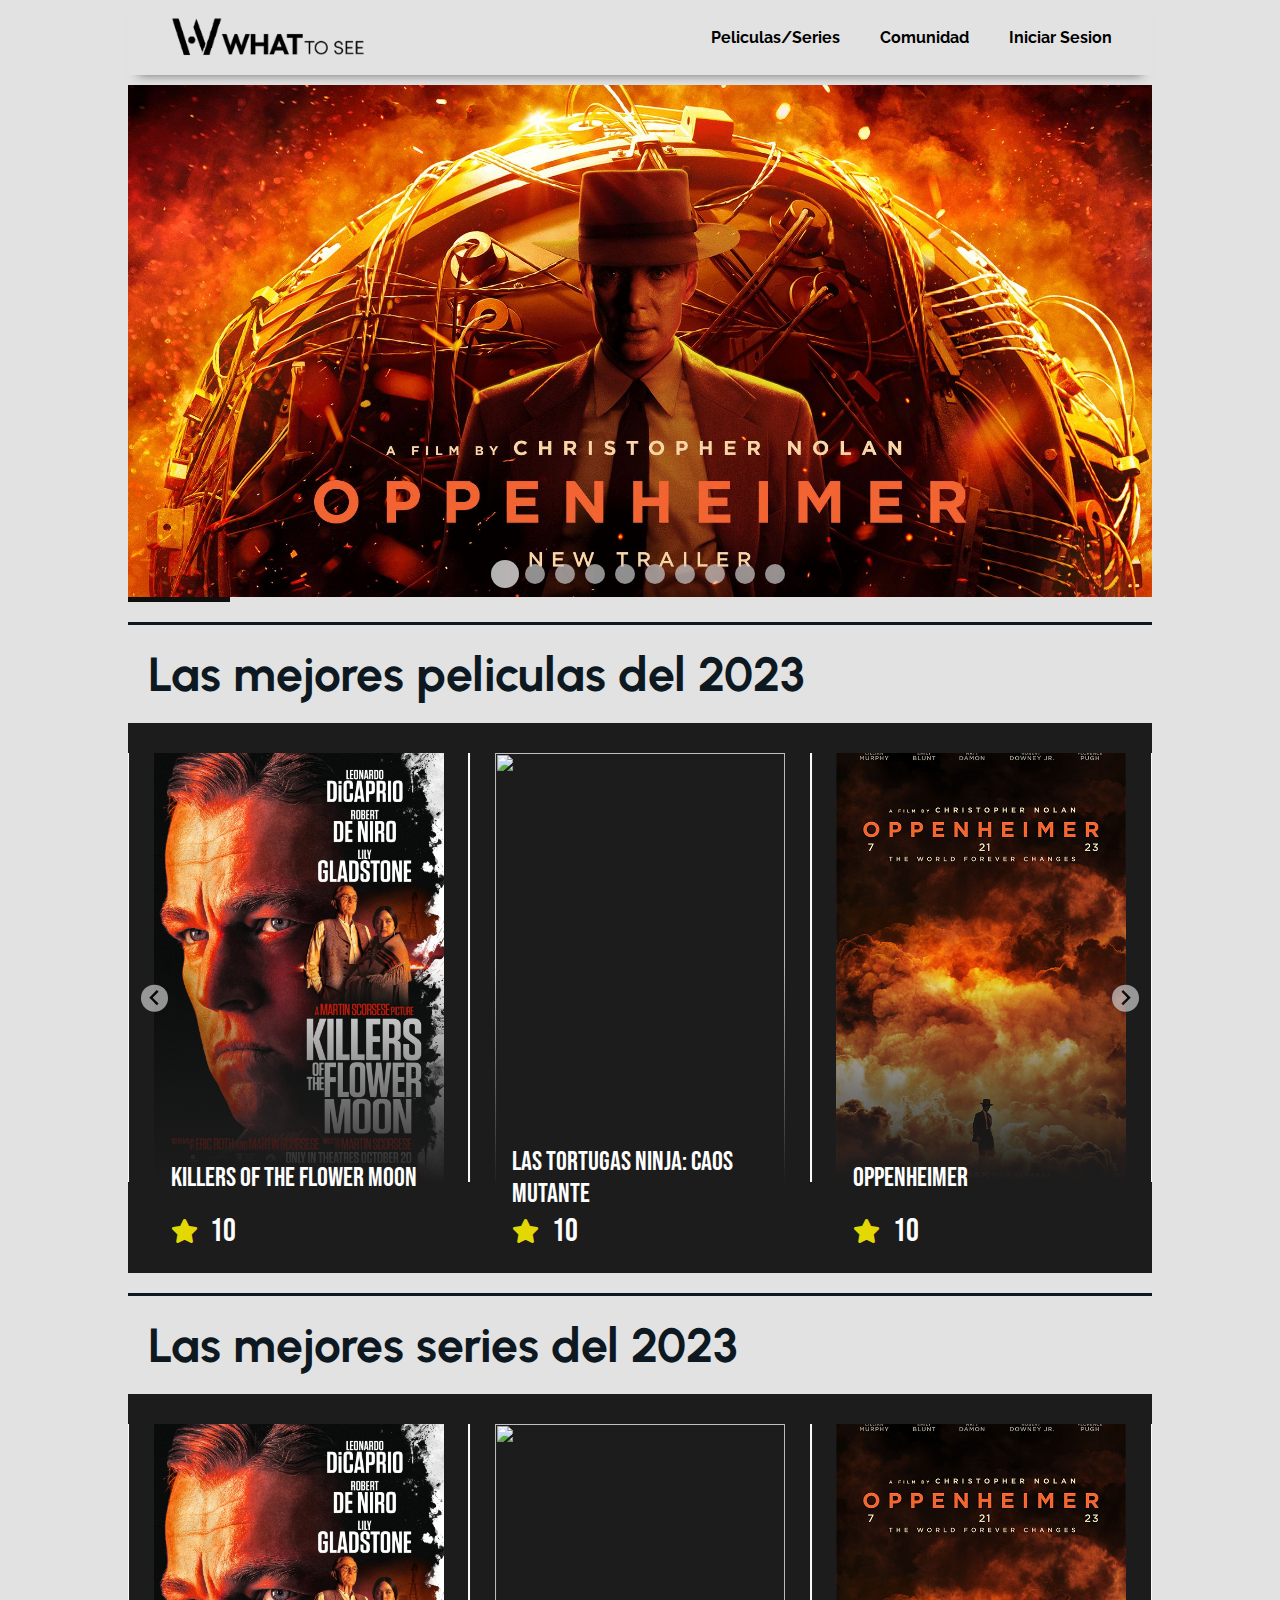
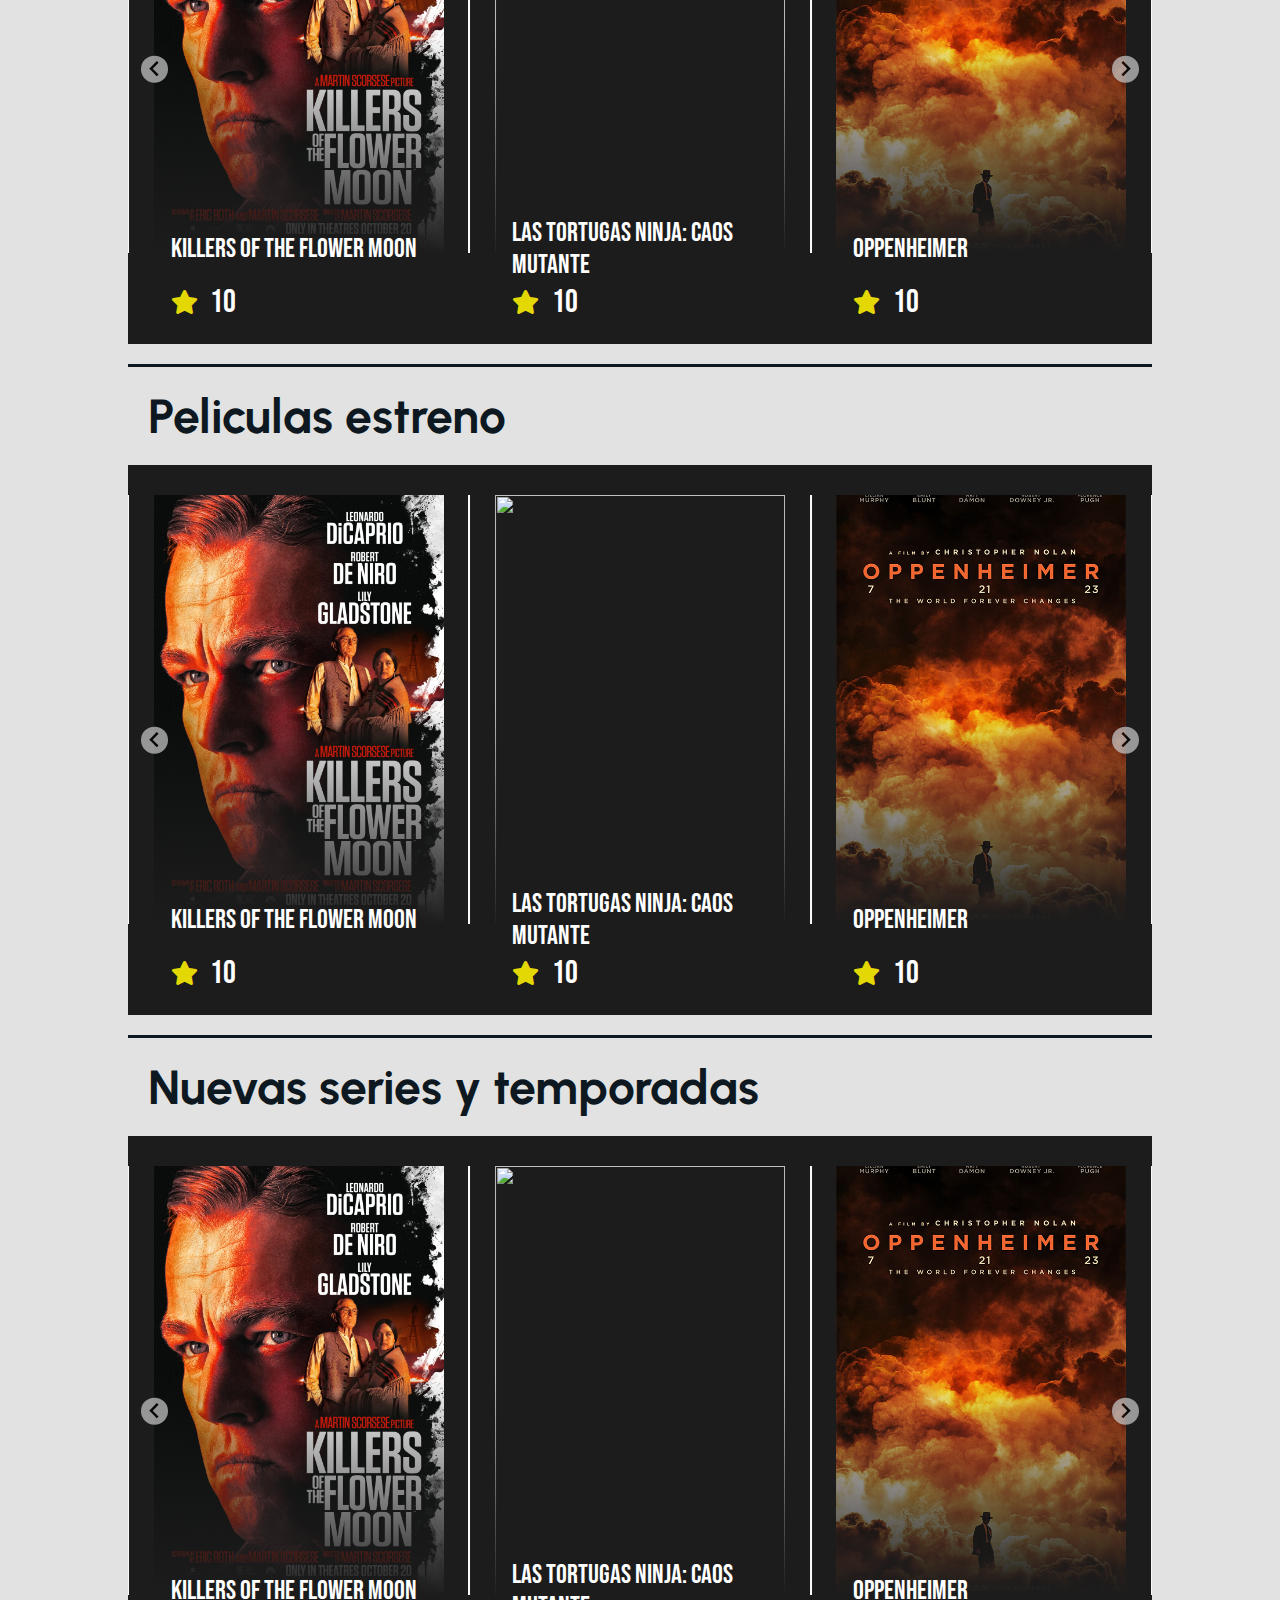
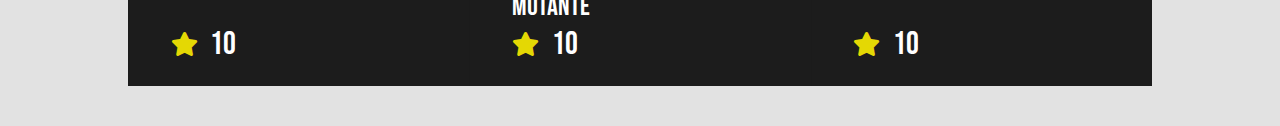
==== commit d01a9e7e: "The first section for the productions page is complete for the 3 displays" ====
--- a/WhatTooSee/pages/index.html
+++ b/WhatTooSee/pages/index.html
@@ -18,7 +18,7 @@
         <div id="Container">
             <div id="Menu">
                 <div id="Menu-top">
-                    <div id="Logo"></div>
+                    <div id="Logo" onclick="redireccionar(0)"></div>
                     <div id="mainListDiv" class="main_list">
                         <ul class="List" id="ListMenu">
                             <li><a href="#" class="Link" onclick="redireccionar(1)">Peliculas/Series</a></li>
--- a/WhatTooSee/styles/indexStyles/style.css
+++ b/WhatTooSee/styles/indexStyles/style.css
@@ -7,7 +7,7 @@
 }
 
 ::-webkit-scrollbar {
-    width: 8px; /* Cambia el ancho de la barra de desplazamiento en navegadores webkit (como Chrome y Safari) */
+    width: 12px; /* Cambia el ancho de la barra de desplazamiento en navegadores webkit (como Chrome y Safari) */
     scrollbar-color: #e2e2e2;
 }
 
@@ -23,6 +23,7 @@
 #Menu{
     position: fixed;
     z-index: 2;
+    box-shadow: 0px 10px 10px -10px rgba(0, 0, 0, 0.5);
 }
 
 .my-carousel-progress {
@@ -34,6 +35,16 @@
     height: 5px;
     transition: width 400ms ease;
     width: 0;
+}
+
+#bannerSlider .splide__pagination__page{
+    width: 20px; /* Ajusta según sea necesario */
+    height: 20px; /* Ajusta según sea necesario */
+    margin: 5px 5px; /* Ajusta según sea necesario */
+}
+
+#bannerSlider .splide__arrow {
+    display: none !important;
 }
 
 #movieSlider .splide__pagination{
@@ -52,11 +63,11 @@
     display: none;
 }
 
-#logo{
+#bannerSlider .splide__slide{
     cursor: pointer;
 }
 
-#bannerSlider .splide__slide{
+#logo{
     cursor: pointer;
 }
 
--- a/WhatTooSee/styles/indexStyles/styleDesktop.css
+++ b/WhatTooSee/styles/indexStyles/styleDesktop.css
@@ -1,13 +1,12 @@
-body{
-    margin: 0px;
-}
-
 #Container{
     width: 1024px;
     height: 100%;
     display: flex;
     justify-content: center;
 }
+
+/************************************************************************************************************/
+/*Estilos para el banner*/
 
 #Menu{
     width: 1024px;
@@ -39,6 +38,7 @@
     white-space: nowrap;
     padding-right: 40px;
 }
+
 .link{
     position: relative;
     display: inline-block;
@@ -69,11 +69,11 @@
     transform-origin: right;
 }
 
-  .link:hover::before,
-  .link:hover::after,
-  .active::before,
-  .active::after{
-      transform: scaleX(1);
+.link:hover::before,
+.link:hover::after,
+.active::before,
+.active::after{
+    transform: scaleX(1);
 }
 
 .menu-toggle{
@@ -84,6 +84,9 @@
     display: none;
 }
 
+/************************************************************************************************************/
+/*Estilos para el banner*/
+
 #Banner{
     width: 100%;
     height: 512px;
@@ -91,7 +94,6 @@
 
 #pageContent{
     width: 100%;
-    height: 2000px;
     background-color: #e2e2e2;
     margin-top: 75px;
 }
@@ -100,6 +102,10 @@
     width: 100%;
     height: auto;
     object-fit: cover;
+}
+
+#bannerSlider .splide__arrow {
+    display: none !important;
 }
 
 .line{
--- a/WhatTooSee/styles/indexStyles/styleTablet.css
+++ b/WhatTooSee/styles/indexStyles/styleTablet.css
@@ -1,5 +1,6 @@
-body{
-    margin: 0px;
+::-webkit-scrollbar {
+    width: 8px; /* Cambia el ancho de la barra de desplazamiento en navegadores webkit (como Chrome y Safari) */
+    scrollbar-color: #e2e2e2;
 }
 
 #Container{
@@ -64,16 +65,16 @@
     transform-origin: left;
 }
 
-  .link::after{
+.link::after{
     bottom: -3px;
     transform-origin: right;
 }
 
-  .link:hover::before,
-  .link:hover::after,
-  .active::before,
-  .active::after{
-      transform: scaleX(1);
+.link:hover::before,
+.link:hover::after,
+.active::before,
+.active::after{
+    transform: scaleX(1);
 }
 
 .menu-toggle{
--- a/WhatTooSee/styles/indexStyles/styleMobile.css
+++ b/WhatTooSee/styles/indexStyles/styleMobile.css
@@ -44,7 +44,7 @@
     position: relative;
     display: inline-block;
     text-decoration: none;
-    color: #000;
+    color: #fff;
     font-weight: 700;
 }
 
@@ -55,7 +55,7 @@
     left: 0;
     width: 100%;
     height: 2px;
-    background-color: #000;
+    background-color: #fff;
     transform: scaleX(0);
     transition: transform 0.25s;
 }
@@ -90,7 +90,8 @@
     position: fixed;
     display: none;
     font-size: 2ex;
-    background-color: #e2e2e2;
+    color: #e2e2e2;
+    background-color: #1c1c1c;
     margin-top: 75px;
 }
 
@@ -238,4 +239,8 @@
     font-size: 2.5vw;
     padding-left: 5%;
     color: #fff;
+}
+
+.splide__arrow {
+    display: none !important;
 }